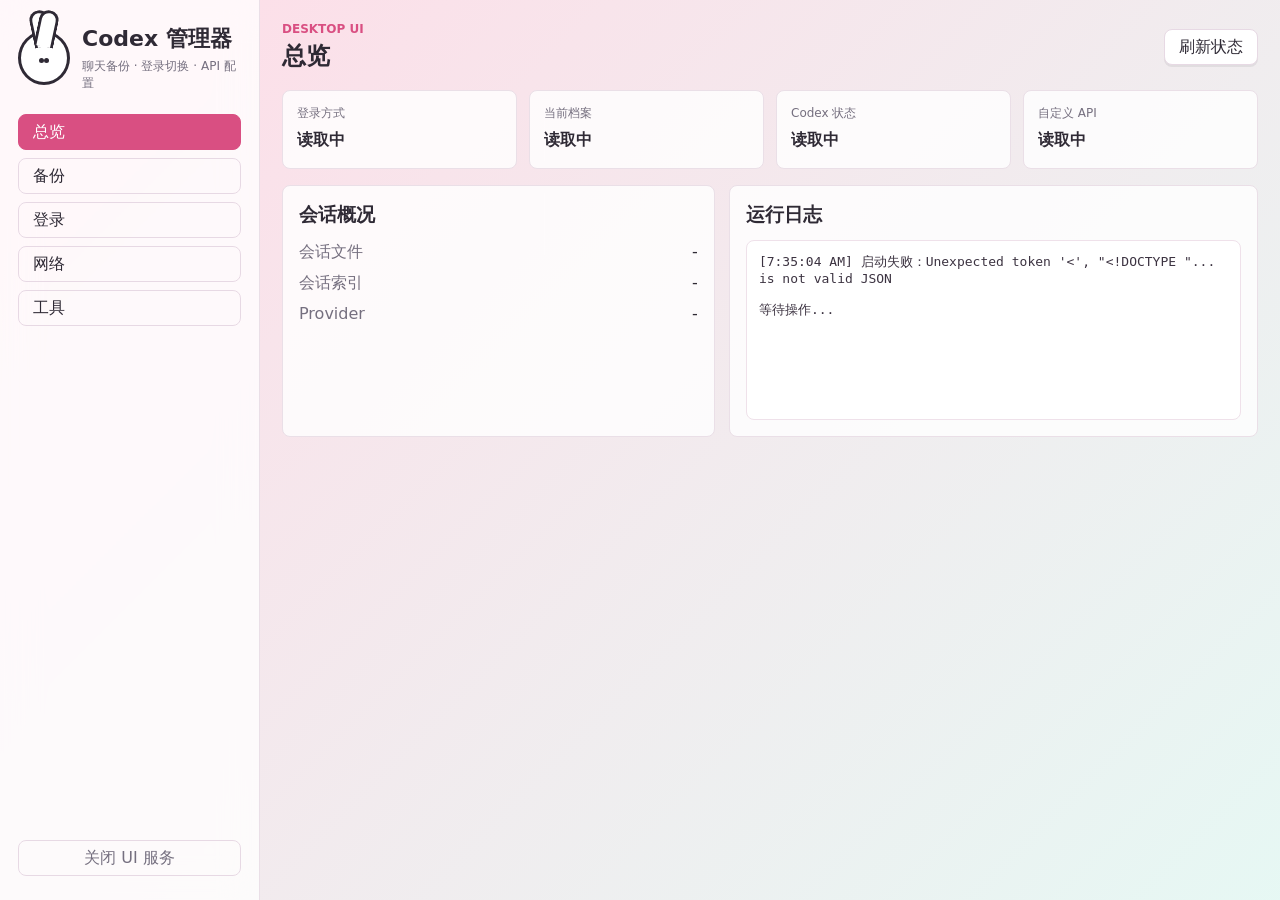
==== windows/ui/index.html @ d05f40e6 "feat: add cross-platform desktop UI Add a soft anime-style desktop UI shell for Windows and macOS th" ====
<!doctype html>
<html lang="zh-CN">
  <head>
    <meta charset="utf-8" />
    <meta name="viewport" content="width=device-width, initial-scale=1" />
    <title>Codex 聊天与登录管理器</title>
    <link rel="stylesheet" href="./styles.css" />
  </head>
  <body>
    <main class="shell">
      <aside class="sidebar">
        <div class="brand">
          <div class="mascot" aria-hidden="true">
            <span></span>
          </div>
          <div>
            <h1>Codex 管理器</h1>
            <p>聊天备份 · 登录切换 · API 配置</p>
          </div>
        </div>
        <nav class="tabs" aria-label="功能分类">
          <button class="tab active" data-tab="overview">总览</button>
          <button class="tab" data-tab="backup">备份</button>
          <button class="tab" data-tab="login">登录</button>
          <button class="tab" data-tab="network">网络</button>
          <button class="tab" data-tab="tools">工具</button>
        </nav>
        <button class="quiet" id="quitButton" type="button">关闭 UI 服务</button>
      </aside>

      <section class="workspace">
        <header class="topbar">
          <div>
            <p class="eyebrow">Desktop UI</p>
            <h2 id="pageTitle">总览</h2>
          </div>
          <button id="refreshButton" type="button">刷新状态</button>
        </header>

        <section class="panel active" id="overview">
          <div class="status-grid">
            <article class="metric">
              <span>登录方式</span>
              <strong id="authMode">读取中</strong>
            </article>
            <article class="metric">
              <span>当前档案</span>
              <strong id="activeProfile">读取中</strong>
            </article>
            <article class="metric">
              <span>Codex 状态</span>
              <strong id="codexRunning">读取中</strong>
            </article>
            <article class="metric">
              <span>自定义 API</span>
              <strong id="baseUrl">读取中</strong>
            </article>
          </div>
          <div class="two-col">
            <article class="box">
              <h3>会话概况</h3>
              <dl class="details">
                <div><dt>会话文件</dt><dd id="sessionFiles">-</dd></div>
                <div><dt>会话索引</dt><dd id="indexLines">-</dd></div>
                <div><dt>Provider</dt><dd id="providerList">-</dd></div>
              </dl>
            </article>
            <article class="box">
              <h3>运行日志</h3>
              <pre id="logOutput">等待操作...</pre>
            </article>
          </div>
        </section>

        <section class="panel" id="backup">
          <div class="actions">
            <button data-action="ui-backup-full">创建完整备份</button>
            <button data-action="ui-backup-history">仅备份聊天</button>
            <button id="verifyBackupButton">校验所选备份</button>
            <button id="restoreBackupButton" class="danger">恢复所选备份</button>
          </div>
          <label class="checkline">
            <input id="restoreLogin" type="checkbox" />
            恢复时同时恢复登录状态和 API 配置
          </label>
          <div class="list" id="backupList"></div>
        </section>

        <section class="panel" id="login">
          <div class="form-row">
            <label>自定义 API 地址</label>
            <input id="baseUrlInput" type="url" placeholder="https://example.com/v1，留空恢复默认" />
            <button id="saveBaseUrlButton">保存地址</button>
          </div>
          <div class="form-row">
            <label>API Key</label>
            <input id="apiKeyInput" type="password" autocomplete="off" placeholder="只通过标准输入传给脚本" />
            <button id="apiLoginButton">API Key 登录</button>
            <button id="firstApiLoginButton">新用户首次登录</button>
          </div>
          <div class="actions">
            <button data-action="ui-save-chatgpt">保存 ChatGPT 档案</button>
            <button data-action="ui-switch-chatgpt">切换到 ChatGPT 档案</button>
            <button data-action="ui-switch-api">切换到自定义 API 档案</button>
            <button data-action="ui-clean-chatgpt" class="danger">增强切回账号登录</button>
            <button data-action="ui-unify-history">修复统一历史模式</button>
            <button data-action="ui-login-status">检查 Codex 登录状态</button>
          </div>
        </section>

        <section class="panel" id="network">
          <div class="form-row">
            <label>测试模型</label>
            <input id="modelInput" type="text" placeholder="留空读取 config.toml" />
            <button id="compatButton">检查 /v1/responses</button>
          </div>
          <div class="actions">
            <button data-action="ui-api-network-auto">自动测速优化</button>
            <button data-action="ui-api-network-direct">强制直连</button>
            <button data-action="ui-api-network-proxy">强制走代理</button>
          </div>
          <div class="box">
            <h3>兼容性结果</h3>
            <pre id="compatOutput">尚未检查</pre>
          </div>
        </section>

        <section class="panel" id="tools">
          <div class="actions tall">
            <button data-action="ui-open-backups">打开备份目录</button>
            <button data-action="ui-open-import">打开 ChatGPT 凭证导入目录</button>
            <button data-action="ui-open-history">用 CLI 打开全部历史</button>
            <button data-action="ui-export-tool">导出便携安装包</button>
          </div>
          <article class="box">
            <h3>Skill 调研</h3>
            <p>已安装 OpenAI curated skill：winui-app。跨平台桌面方案按 GitHub star 选择 Electron 作为 UI 方向参考，当前实现使用无 npm 依赖的本地桌面 UI 壳调用现有 Win/Mac 后端脚本。</p>
          </article>
        </section>
      </section>
    </main>

    <dialog id="confirmDialog">
      <form method="dialog">
        <h3 id="confirmTitle">确认操作</h3>
        <p id="confirmText"></p>
        <menu>
          <button value="cancel">取消</button>
          <button id="confirmOk" value="ok" class="danger">确认</button>
        </menu>
      </form>
    </dialog>

    <script src="./app.js"></script>
  </body>
</html>
---- windows/ui/styles.css ----
:root {
  color-scheme: light;
  --ink: #2f2a35;
  --muted: #756f7f;
  --line: #eadfe7;
  --panel: #fff9fc;
  --panel-strong: #ffffff;
  --rose: #ff8fb7;
  --rose-deep: #d94f82;
  --mint: #72d8bd;
  --yellow: #f5c85d;
  --sky: #82b8ff;
  --danger: #d84656;
  font-family: "Segoe UI", "Microsoft YaHei UI", system-ui, sans-serif;
}

* {
  box-sizing: border-box;
}

body {
  margin: 0;
  min-width: 980px;
  min-height: 100vh;
  color: var(--ink);
  background:
    linear-gradient(135deg, rgba(255, 210, 224, 0.72), rgba(215, 248, 239, 0.62)),
    #fff7fb;
}

button,
input {
  font: inherit;
}

button {
  min-height: 36px;
  border: 1px solid #e7d9e4;
  border-radius: 8px;
  padding: 0 14px;
  color: var(--ink);
  background: #fff;
  cursor: pointer;
  box-shadow: 0 2px 0 rgba(47, 42, 53, 0.08);
}

button:hover {
  border-color: var(--rose);
}

button:disabled {
  cursor: wait;
  opacity: 0.62;
}

button.danger {
  color: #fff;
  border-color: var(--danger);
  background: var(--danger);
}

.shell {
  display: grid;
  grid-template-columns: 260px 1fr;
  min-height: 100vh;
}

.sidebar {
  display: flex;
  flex-direction: column;
  gap: 22px;
  padding: 24px 18px;
  background: rgba(255, 255, 255, 0.78);
  border-right: 1px solid var(--line);
  backdrop-filter: blur(18px);
}

.brand {
  display: flex;
  gap: 12px;
  align-items: center;
}

.brand h1 {
  margin: 0;
  font-size: 22px;
}

.brand p {
  margin: 4px 0 0;
  color: var(--muted);
  font-size: 12px;
}

.mascot {
  position: relative;
  width: 54px;
  height: 54px;
  border: 3px solid var(--ink);
  border-radius: 50%;
  background: #fff;
}

.mascot::before,
.mascot::after {
  content: "";
  position: absolute;
  top: -24px;
  width: 14px;
  height: 34px;
  border: 3px solid var(--ink);
  border-bottom: 0;
  border-radius: 14px 14px 0 0;
  background: #fff;
}

.mascot::before {
  left: 10px;
  transform: rotate(-12deg);
}

.mascot::after {
  right: 10px;
  transform: rotate(12deg);
}

.mascot span::before,
.mascot span::after {
  content: "";
  position: absolute;
  top: 24px;
  width: 5px;
  height: 5px;
  border-radius: 50%;
  background: var(--ink);
}

.mascot span::before {
  left: 18px;
}

.mascot span::after {
  right: 18px;
}

.tabs {
  display: grid;
  gap: 8px;
}

.tab {
  justify-content: flex-start;
  text-align: left;
  background: transparent;
  box-shadow: none;
}

.tab.active {
  color: #fff;
  border-color: var(--rose-deep);
  background: var(--rose-deep);
}

.quiet {
  margin-top: auto;
  color: var(--muted);
  background: transparent;
  box-shadow: none;
}

.workspace {
  padding: 22px;
  overflow: auto;
}

.topbar {
  display: flex;
  justify-content: space-between;
  align-items: center;
  margin-bottom: 18px;
}

.eyebrow {
  margin: 0 0 4px;
  color: var(--rose-deep);
  font-size: 12px;
  font-weight: 700;
  letter-spacing: 0;
  text-transform: uppercase;
}

h2,
h3 {
  margin: 0;
}

.panel {
  display: none;
}

.panel.active {
  display: grid;
  gap: 16px;
}

.status-grid {
  display: grid;
  grid-template-columns: repeat(4, minmax(0, 1fr));
  gap: 12px;
}

.metric,
.box,
.backup-item {
  border: 1px solid var(--line);
  border-radius: 8px;
  background: rgba(255, 255, 255, 0.82);
}

.metric {
  padding: 14px;
}

.metric span {
  display: block;
  color: var(--muted);
  font-size: 12px;
}

.metric strong {
  display: block;
  margin-top: 8px;
  min-height: 24px;
  overflow-wrap: anywhere;
  font-size: 16px;
}

.two-col {
  display: grid;
  grid-template-columns: 0.9fr 1.1fr;
  gap: 14px;
}

.box {
  padding: 16px;
}

.details {
  display: grid;
  gap: 10px;
  margin: 14px 0 0;
}

.details div {
  display: flex;
  justify-content: space-between;
  gap: 18px;
}

.details dt {
  color: var(--muted);
}

.details dd {
  margin: 0;
  text-align: right;
  overflow-wrap: anywhere;
}

pre {
  min-height: 180px;
  max-height: 360px;
  margin: 12px 0 0;
  overflow: auto;
  white-space: pre-wrap;
  word-break: break-word;
  color: #3c3341;
  border: 1px solid #efe1ea;
  border-radius: 8px;
  padding: 12px;
  background: #fff;
}

.actions {
  display: flex;
  flex-wrap: wrap;
  gap: 10px;
}

.actions.tall button {
  min-width: 180px;
}

.form-row {
  display: grid;
  grid-template-columns: 130px minmax(260px, 1fr) auto auto;
  gap: 10px;
  align-items: center;
}

.form-row label {
  color: var(--muted);
  font-weight: 700;
}

input[type="text"],
input[type="url"],
input[type="password"] {
  width: 100%;
  min-height: 38px;
  border: 1px solid #e7d9e4;
  border-radius: 8px;
  padding: 0 12px;
  color: var(--ink);
  background: #fff;
}

.checkline {
  display: inline-flex;
  gap: 8px;
  align-items: center;
  color: var(--muted);
}

.list {
  display: grid;
  gap: 10px;
}

.backup-item {
  display: grid;
  grid-template-columns: 1fr auto;
  gap: 10px;
  align-items: center;
  padding: 12px;
}

.backup-item.selected {
  border-color: var(--rose-deep);
  box-shadow: 0 0 0 2px rgba(217, 79, 130, 0.12);
}

.backup-item strong,
.backup-item small {
  display: block;
  overflow-wrap: anywhere;
}

.backup-item small {
  margin-top: 4px;
  color: var(--muted);
}

dialog {
  width: min(440px, calc(100vw - 32px));
  border: 1px solid var(--line);
  border-radius: 8px;
  color: var(--ink);
  background: var(--panel-strong);
}

dialog::backdrop {
  background: rgba(47, 42, 53, 0.28);
}

dialog menu {
  display: flex;
  justify-content: flex-end;
  gap: 10px;
  padding: 0;
}

@media (max-width: 900px) {
  body {
    min-width: 0;
  }

  .shell {
    grid-template-columns: 1fr;
  }

  .sidebar {
    position: static;
  }

  .tabs,
  .status-grid,
  .two-col,
  .form-row {
    grid-template-columns: 1fr;
  }
}
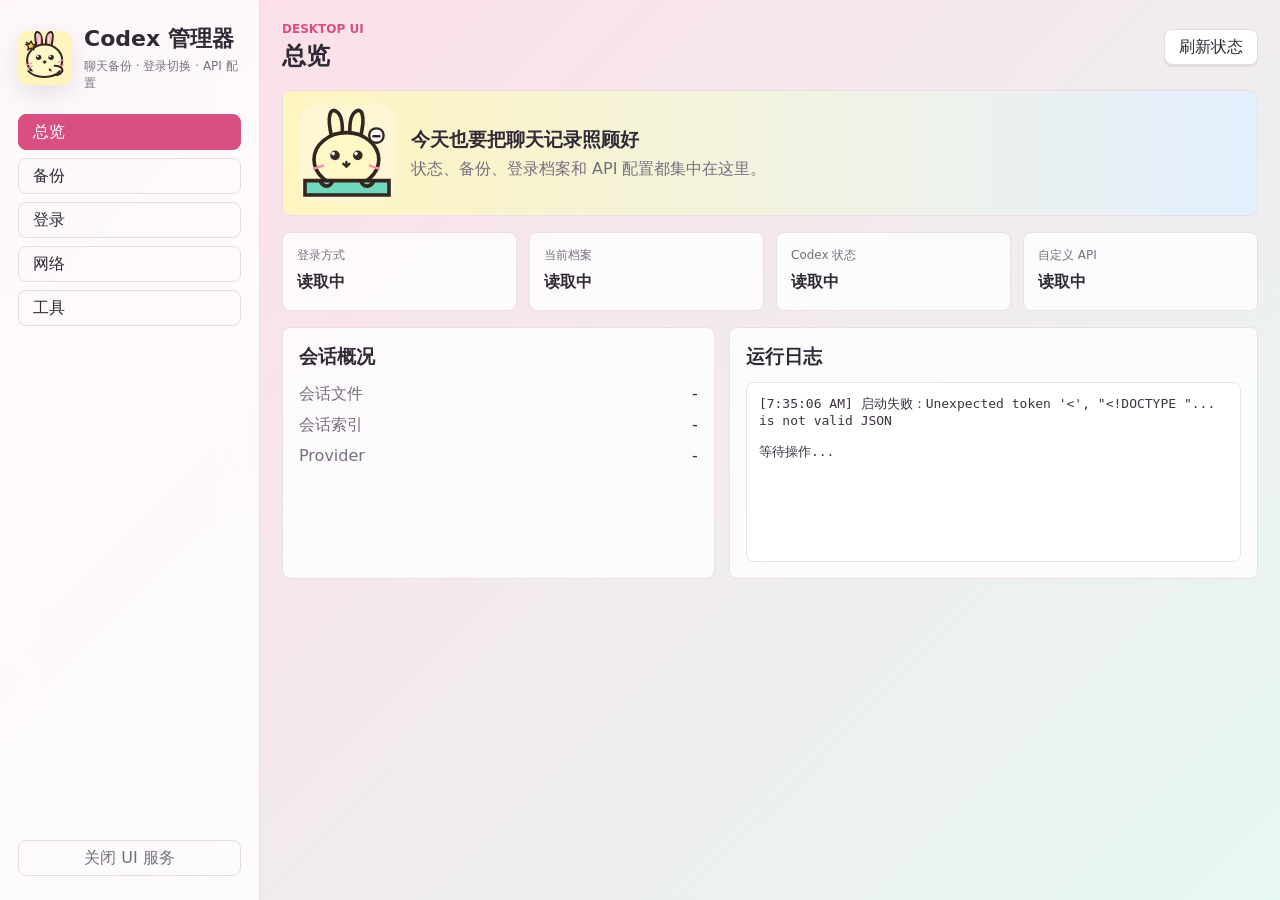
==== commit ebd1af46: "style: add usagi-inspired UI stickers Replace the generic bunny treatment with original Usagi-inspir" ====
--- a/windows/ui/index.html
+++ b/windows/ui/index.html
@@ -10,9 +10,7 @@
     <main class="shell">
       <aside class="sidebar">
         <div class="brand">
-          <div class="mascot" aria-hidden="true">
-            <span></span>
-          </div>
+          <img class="mascot-img" src="./assets/usagi-wave.svg" alt="" />
           <div>
             <h1>Codex 管理器</h1>
             <p>聊天备份 · 登录切换 · API 配置</p>
@@ -38,6 +36,13 @@
         </header>
 
         <section class="panel active" id="overview">
+          <div class="hero-strip">
+            <img src="./assets/usagi-peek.svg" alt="" />
+            <div>
+              <h3>今天也要把聊天记录照顾好</h3>
+              <p>状态、备份、登录档案和 API 配置都集中在这里。</p>
+            </div>
+          </div>
           <div class="status-grid">
             <article class="metric">
               <span>登录方式</span>
@@ -73,6 +78,13 @@
         </section>
 
         <section class="panel" id="backup">
+          <div class="section-head">
+            <img src="./assets/usagi-backup.svg" alt="" />
+            <div>
+              <h3>备份保管箱</h3>
+              <p>完整备份会加密保存登录状态；恢复前会自动创建安全备份。</p>
+            </div>
+          </div>
           <div class="actions">
             <button data-action="ui-backup-full">创建完整备份</button>
             <button data-action="ui-backup-history">仅备份聊天</button>
@@ -87,6 +99,13 @@
         </section>
 
         <section class="panel" id="login">
+          <div class="section-head">
+            <img src="./assets/usagi-login.svg" alt="" />
+            <div>
+              <h3>登录和档案切换</h3>
+              <p>API Key 只通过标准输入传给脚本，不写入命令行参数。</p>
+            </div>
+          </div>
           <div class="form-row">
             <label>自定义 API 地址</label>
             <input id="baseUrlInput" type="url" placeholder="https://example.com/v1，留空恢复默认" />
@@ -109,6 +128,13 @@
         </section>
 
         <section class="panel" id="network">
+          <div class="section-head">
+            <img src="./assets/usagi-network.svg" alt="" />
+            <div>
+              <h3>API 网络检查</h3>
+              <p>检查 Responses API 兼容性，并切换直连或代理模式。</p>
+            </div>
+          </div>
           <div class="form-row">
             <label>测试模型</label>
             <input id="modelInput" type="text" placeholder="留空读取 config.toml" />
@@ -126,6 +152,13 @@
         </section>
 
         <section class="panel" id="tools">
+          <div class="section-head">
+            <img src="./assets/usagi-tools.svg" alt="" />
+            <div>
+              <h3>工具箱</h3>
+              <p>打开目录、导出便携包，或者跳回经典 CLI 流程。</p>
+            </div>
+          </div>
           <div class="actions tall">
             <button data-action="ui-open-backups">打开备份目录</button>
             <button data-action="ui-open-import">打开 ChatGPT 凭证导入目录</button>
--- a/windows/ui/styles.css
+++ b/windows/ui/styles.css
@@ -92,55 +92,10 @@
   font-size: 12px;
 }
 
-.mascot {
-  position: relative;
+.mascot-img {
   width: 54px;
   height: 54px;
-  border: 3px solid var(--ink);
-  border-radius: 50%;
-  background: #fff;
-}
-
-.mascot::before,
-.mascot::after {
-  content: "";
-  position: absolute;
-  top: -24px;
-  width: 14px;
-  height: 34px;
-  border: 3px solid var(--ink);
-  border-bottom: 0;
-  border-radius: 14px 14px 0 0;
-  background: #fff;
-}
-
-.mascot::before {
-  left: 10px;
-  transform: rotate(-12deg);
-}
-
-.mascot::after {
-  right: 10px;
-  transform: rotate(12deg);
-}
-
-.mascot span::before,
-.mascot span::after {
-  content: "";
-  position: absolute;
-  top: 24px;
-  width: 5px;
-  height: 5px;
-  border-radius: 50%;
-  background: var(--ink);
-}
-
-.mascot span::before {
-  left: 18px;
-}
-
-.mascot span::after {
-  right: 18px;
+  filter: drop-shadow(0 8px 12px rgba(47, 42, 53, 0.12));
 }
 
 .tabs {
@@ -201,6 +156,42 @@
 .panel.active {
   display: grid;
   gap: 16px;
+}
+
+.hero-strip,
+.section-head {
+  display: flex;
+  align-items: center;
+  gap: 16px;
+  border: 1px solid var(--line);
+  border-radius: 8px;
+  padding: 14px 16px;
+  background: rgba(255, 255, 255, 0.82);
+}
+
+.hero-strip {
+  min-height: 112px;
+  background:
+    linear-gradient(90deg, rgba(255, 244, 187, 0.92), rgba(220, 235, 255, 0.76)),
+    #fff;
+}
+
+.hero-strip img {
+  width: 96px;
+  height: 96px;
+  flex: 0 0 auto;
+}
+
+.section-head img {
+  width: 74px;
+  height: 74px;
+  flex: 0 0 auto;
+}
+
+.hero-strip p,
+.section-head p {
+  margin: 6px 0 0;
+  color: var(--muted);
 }
 
 .status-grid {
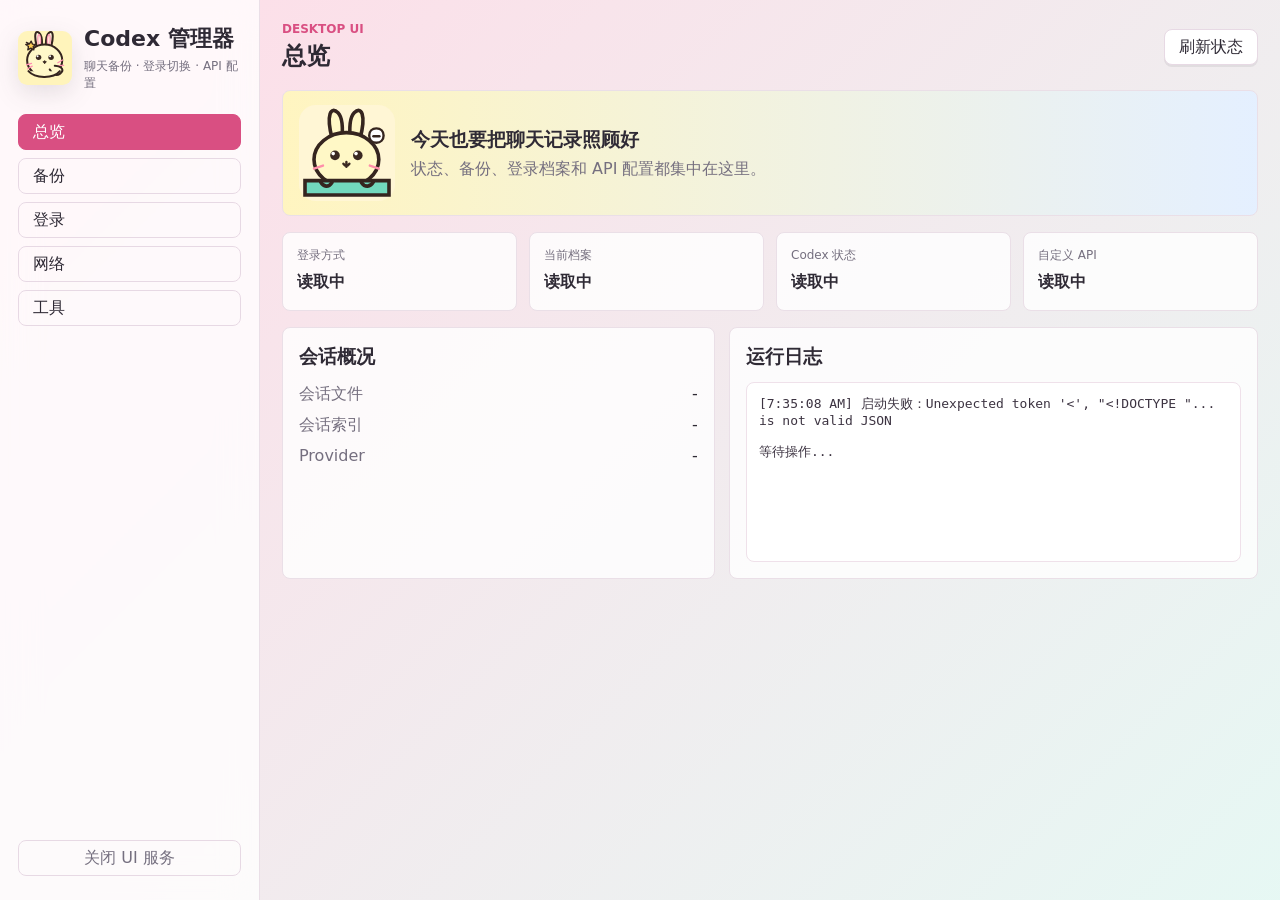
==== commit 0cda433e: "feat: import local line usagi stickers" ====
--- a/windows/ui/index.html
+++ b/windows/ui/index.html
@@ -10,7 +10,7 @@
     <main class="shell">
       <aside class="sidebar">
         <div class="brand">
-          <img class="mascot-img" src="./assets/usagi-wave.svg" alt="" />
+          <img class="mascot-img js-usagi-role" data-usagi-role="brand" src="./assets/usagi-wave.svg" alt="" />
           <div>
             <h1>Codex 管理器</h1>
             <p>聊天备份 · 登录切换 · API 配置</p>
@@ -37,7 +37,7 @@
 
         <section class="panel active" id="overview">
           <div class="hero-strip">
-            <img src="./assets/usagi-peek.svg" alt="" />
+            <img class="js-usagi-role" data-usagi-role="hero" src="./assets/usagi-peek.svg" alt="" />
             <div>
               <h3>今天也要把聊天记录照顾好</h3>
               <p>状态、备份、登录档案和 API 配置都集中在这里。</p>
@@ -79,7 +79,7 @@
 
         <section class="panel" id="backup">
           <div class="section-head">
-            <img src="./assets/usagi-backup.svg" alt="" />
+            <img class="js-usagi-role" data-usagi-role="backup" src="./assets/usagi-backup.svg" alt="" />
             <div>
               <h3>备份保管箱</h3>
               <p>完整备份会加密保存登录状态；恢复前会自动创建安全备份。</p>
@@ -100,7 +100,7 @@
 
         <section class="panel" id="login">
           <div class="section-head">
-            <img src="./assets/usagi-login.svg" alt="" />
+            <img class="js-usagi-role" data-usagi-role="login" src="./assets/usagi-login.svg" alt="" />
             <div>
               <h3>登录和档案切换</h3>
               <p>API Key 只通过标准输入传给脚本，不写入命令行参数。</p>
@@ -129,7 +129,7 @@
 
         <section class="panel" id="network">
           <div class="section-head">
-            <img src="./assets/usagi-network.svg" alt="" />
+            <img class="js-usagi-role" data-usagi-role="network" src="./assets/usagi-network.svg" alt="" />
             <div>
               <h3>API 网络检查</h3>
               <p>检查 Responses API 兼容性，并切换直连或代理模式。</p>
@@ -153,7 +153,7 @@
 
         <section class="panel" id="tools">
           <div class="section-head">
-            <img src="./assets/usagi-tools.svg" alt="" />
+            <img class="js-usagi-role" data-usagi-role="tools" src="./assets/usagi-tools.svg" alt="" />
             <div>
               <h3>工具箱</h3>
               <p>打开目录、导出便携包，或者跳回经典 CLI 流程。</p>
@@ -164,6 +164,7 @@
             <button data-action="ui-open-import">打开 ChatGPT 凭证导入目录</button>
             <button data-action="ui-open-history">用 CLI 打开全部历史</button>
             <button data-action="ui-export-tool">导出便携安装包</button>
+            <button id="importUsagiButton" type="button">重新导入 LINE 乌萨奇贴图</button>
           </div>
           <article class="box">
             <h3>Skill 调研</h3>
--- a/windows/ui/styles.css
+++ b/windows/ui/styles.css
@@ -95,6 +95,7 @@
 .mascot-img {
   width: 54px;
   height: 54px;
+  object-fit: contain;
   filter: drop-shadow(0 8px 12px rgba(47, 42, 53, 0.12));
 }
 
@@ -180,12 +181,19 @@
   width: 96px;
   height: 96px;
   flex: 0 0 auto;
+  object-fit: contain;
 }
 
 .section-head img {
   width: 74px;
   height: 74px;
   flex: 0 0 auto;
+  object-fit: contain;
+}
+
+.private-usagi {
+  object-fit: contain;
+  filter: drop-shadow(0 10px 14px rgba(47, 42, 53, 0.13));
 }
 
 .hero-strip p,
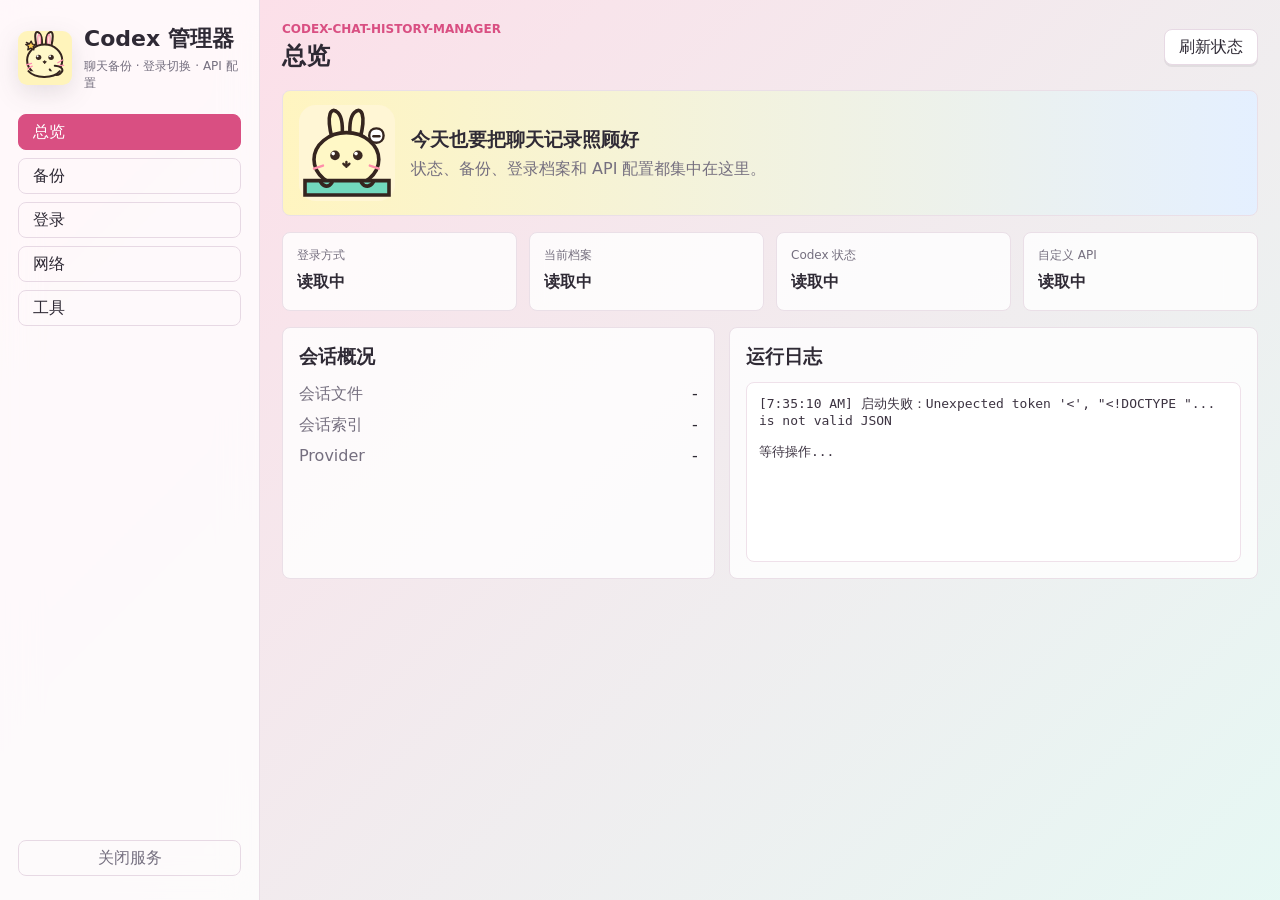
==== commit 12aef8b4: "fix: unify desktop launcher naming" ====
--- a/windows/ui/index.html
+++ b/windows/ui/index.html
@@ -23,13 +23,13 @@
           <button class="tab" data-tab="network">网络</button>
           <button class="tab" data-tab="tools">工具</button>
         </nav>
-        <button class="quiet" id="quitButton" type="button">关闭 UI 服务</button>
+        <button class="quiet" id="quitButton" type="button">关闭服务</button>
       </aside>
 
       <section class="workspace">
         <header class="topbar">
           <div>
-            <p class="eyebrow">Desktop UI</p>
+            <p class="eyebrow">Codex-Chat-History-Manager</p>
             <h2 id="pageTitle">总览</h2>
           </div>
           <button id="refreshButton" type="button">刷新状态</button>
